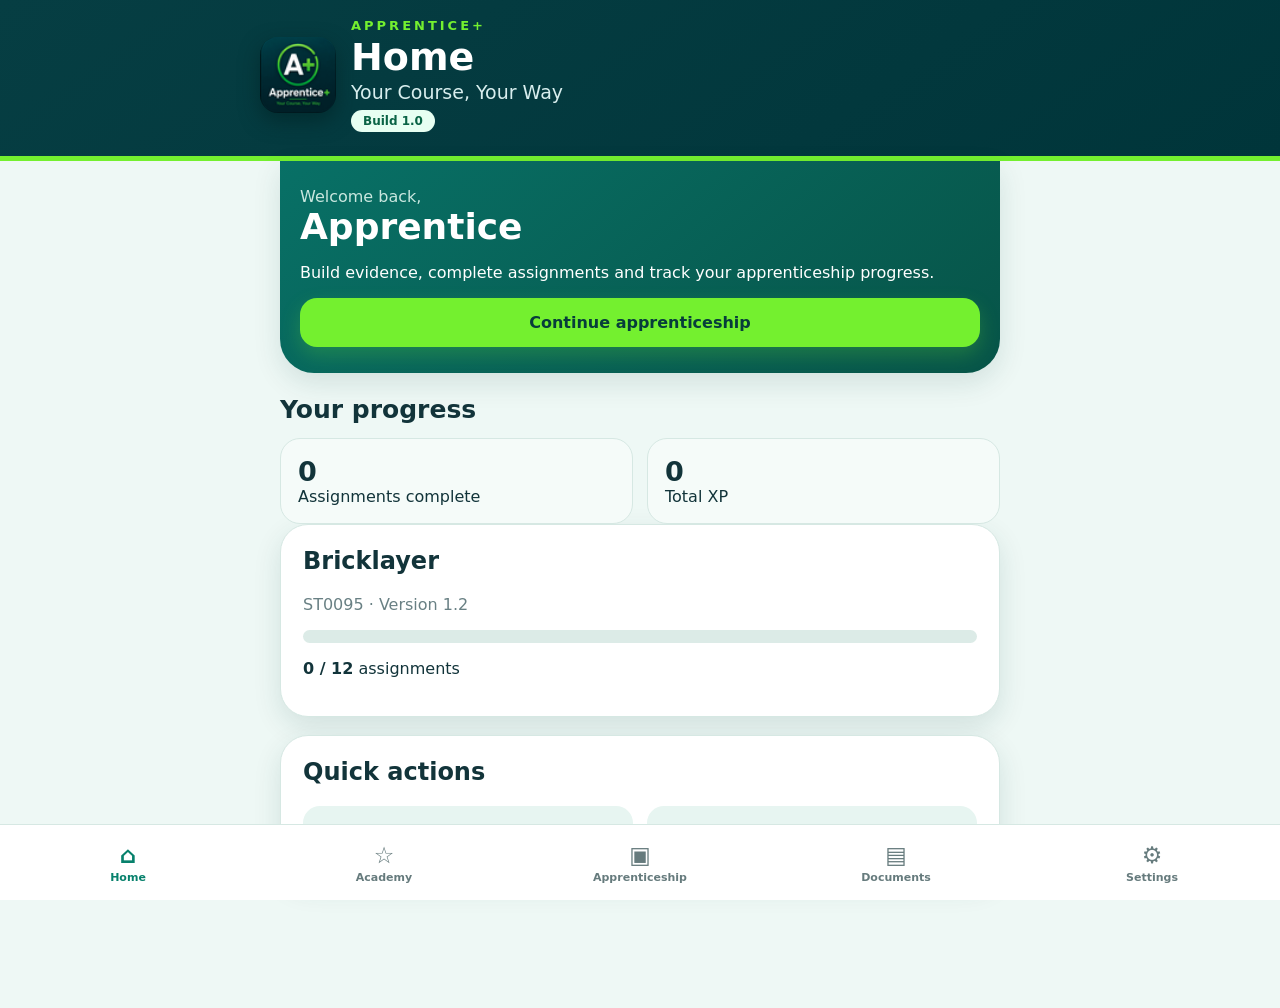
==== index.html @ 5de5f7b8 "Add files via upload" ====
<!doctype html>
<html lang="en"><head>
<meta charset="utf-8"><meta name="viewport" content="width=device-width,initial-scale=1,viewport-fit=cover">
<meta name="theme-color" content="#063e43"><meta name="apple-mobile-web-app-capable" content="yes">
<title>Apprentice+</title><link rel="manifest" href="manifest.json"><link rel="icon" href="icon-192.png">
<link rel="stylesheet" href="app.css"></head>
<body><div id="app"></div><script src="courses.js"></script><script src="app.js"></script></body></html>
---- app.css ----
:root{--teal:#063e43;--teal2:#07565a;--green:#74f02f;--green2:#12bd63;--ink:#12343a;--muted:#698084;--bg:#eef8f5;--card:#fff;--line:#d6e8e3;--danger:#b52828;--shadow:0 10px 28px rgba(7,62,67,.12)}*{box-sizing:border-box}html,body{margin:0;background:var(--bg);color:var(--ink);font-family:Inter,system-ui,-apple-system,Segoe UI,Roboto,Arial,sans-serif}button,input,textarea,select{font:inherit}.app{min-height:100vh;padding-bottom:92px}.header{background:linear-gradient(145deg,var(--teal),#00353a);color:#fff;padding:18px 20px 24px;border-bottom:5px solid var(--green)}.brand{max-width:760px;margin:auto;display:flex;align-items:center;gap:15px}.brand img{width:76px;height:76px;border-radius:18px;box-shadow:0 8px 20px #001f2290}.eyebrow{color:var(--green);font-weight:900;letter-spacing:3px;font-size:13px}.header h1{font-size:38px;line-height:1;margin:5px 0}.subtitle{font-size:19px;color:#d8eeee}.build{display:inline-block;margin-top:7px;background:#e7fff2;color:#096345;border-radius:20px;padding:4px 12px;font-weight:800;font-size:12px}.main{max-width:760px;margin:auto;padding:20px}.hero{background:linear-gradient(140deg,#087066,#075448);border-radius:0 0 34px 34px;padding:26px 20px;margin:-20px 0 22px;color:#fff;box-shadow:var(--shadow)}.hero h2{margin:0 0 8px}.hero .big{font-size:36px;font-weight:900}.btn{border:0;border-radius:17px;padding:15px 20px;font-weight:900;cursor:pointer}.btn-primary{background:var(--green);color:#073d3b;width:100%;box-shadow:0 8px 20px rgba(116,240,47,.22)}.btn-secondary{background:#e7f5f1;color:#086b5c}.btn-danger{background:#fff0f0;color:var(--danger)}.card{background:var(--card);border:1px solid var(--line);border-radius:28px;padding:22px;margin-bottom:18px;box-shadow:var(--shadow)}.card h2,.card h3{margin-top:0}.grid{display:grid;grid-template-columns:repeat(2,minmax(0,1fr));gap:14px}.stat{background:#f5fbf9;border:1px solid var(--line);border-radius:20px;padding:17px}.stat b{font-size:27px;display:block}.progress{height:13px;background:#dcebe7;border-radius:99px;overflow:hidden}.progress>span{display:block;height:100%;background:linear-gradient(90deg,var(--green2),var(--green));border-radius:99px}.course-card{cursor:pointer}.course-card .tag,.tag{display:inline-block;background:#e5f6f1;color:#087061;border-radius:99px;padding:5px 10px;font-size:12px;font-weight:900}.list{display:grid;gap:12px}.assignment{display:flex;gap:14px;align-items:center;background:#fff;border:1px solid var(--line);border-radius:20px;padding:16px;cursor:pointer}.num{width:44px;height:44px;border-radius:14px;background:#eaf6f2;display:grid;place-items:center;font-weight:900;color:#087061}.assignment.done .num{background:var(--green);color:#063e43}.assignment .grow{flex:1}.assignment h3{font-size:16px;margin:0 0 4px}.muted{color:var(--muted)}.section-title{font-size:25px;margin:0 0 14px}.back{border:0;background:none;color:#087061;font-weight:900;padding:0;margin:0 0 16px}.prompt{border:1px solid var(--line);border-radius:18px;padding:14px;margin:10px 0;background:#f9fcfb}.prompt.ok{border-color:#34c978;background:#effff5}.prompt-head{display:flex;align-items:center;gap:9px;font-weight:900}.dot{width:12px;height:12px;border-radius:50%;background:#b7c7c3}.prompt.ok .dot{background:#20c66c}.info{margin-left:auto;width:25px;height:25px;border-radius:50%;border:1px solid #9abbb4;background:#fff;color:#087061;font-weight:900}.detail{display:none;margin-top:10px;color:var(--muted);font-size:13px}.detail.open{display:block}.photo-grid{display:grid;grid-template-columns:repeat(2,1fr);gap:10px}.photo-slot{position:relative;aspect-ratio:1.15;border:2px dashed #add0c8;border-radius:18px;overflow:hidden;background:#f4fbf8;display:grid;place-items:center;text-align:center;padding:9px;font-size:12px;color:#4b706a}.photo-slot img{position:absolute;inset:0;width:100%;height:100%;object-fit:cover}.photo-slot input{position:absolute;inset:0;opacity:0}.photo-slot .remove{position:absolute;right:6px;top:6px;z-index:2;border:0;border-radius:50%;background:#fff;color:#b22;width:28px;height:28px;font-weight:900}.textarea{width:100%;min-height:210px;border:1px solid #a9c9c1;border-radius:18px;padding:15px;resize:vertical}.counter{display:flex;justify-content:space-between;margin-top:7px;font-size:13px}.completion{position:sticky;bottom:76px;background:#fff;border:1px solid var(--line);border-radius:22px;padding:15px;box-shadow:0 -6px 25px rgba(0,0,0,.11);z-index:5}.nav{position:fixed;left:0;right:0;bottom:0;background:#fff;border-top:1px solid var(--line);height:76px;display:flex;z-index:20;padding-bottom:env(safe-area-inset-bottom)}.nav button{flex:1;border:0;background:#fff;color:#667b7d;font-size:11px;font-weight:800}.nav button.active{color:#07816c}.nav .ico{display:block;font-size:23px;margin-bottom:3px}.form-row{display:grid;gap:7px;margin-bottom:14px}.form-row input,.form-row select{border:1px solid #aacac3;border-radius:14px;padding:13px;background:#fff}.pillrow{display:flex;gap:8px;flex-wrap:wrap}.ksb{font-size:12px;padding:6px 9px;border-radius:10px;background:#eaf6f2}.empty{text-align:center;padding:35px 15px;color:var(--muted)}.toast{position:fixed;top:15px;left:50%;transform:translateX(-50%);background:#073e43;color:#fff;padding:12px 18px;border-radius:14px;z-index:100;box-shadow:var(--shadow)}@media(min-width:600px){.photo-grid{grid-template-columns:repeat(3,1fr)}.grid.three{grid-template-columns:repeat(3,1fr)}}@media print{.header,.nav,.back,.completion,.no-print{display:none!important}.app{padding:0}.main{max-width:none;padding:0}.card{box-shadow:none;break-inside:avoid}.photo-grid{grid-template-columns:repeat(3,1fr)}}
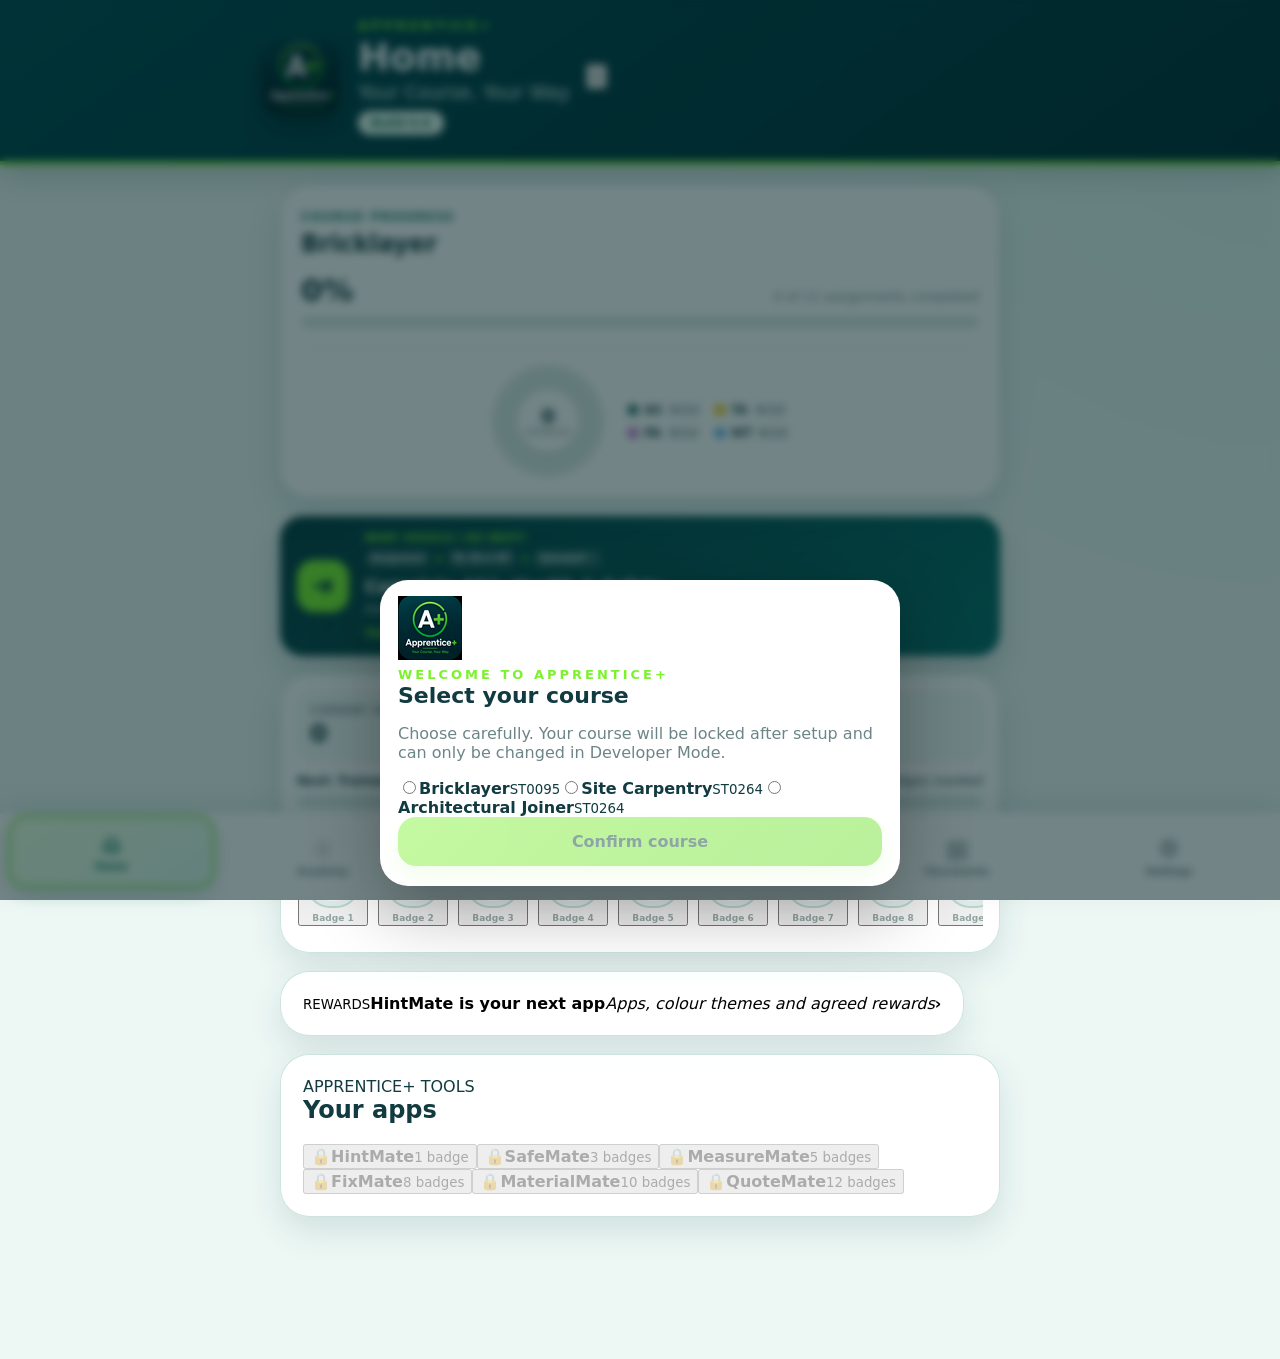
==== commit 2abc1919: "Add files via upload" ====
--- a/index.html
+++ b/index.html
@@ -3,5 +3,6 @@
 <meta charset="utf-8"><meta name="viewport" content="width=device-width,initial-scale=1,viewport-fit=cover">
 <meta name="theme-color" content="#063e43"><meta name="apple-mobile-web-app-capable" content="yes">
 <title>Apprentice+</title><link rel="manifest" href="manifest.json"><link rel="icon" href="icon-192.png">
-<link rel="stylesheet" href="app.css"></head>
-<body><div id="app"></div><script src="courses.js"></script><script src="app.js"></script></body></html>+<link rel="stylesheet" href="app.css"><link rel="stylesheet" href="rewards.css"><link rel="stylesheet" href="developer.css"><link rel="stylesheet" href="notifications.css"><link rel="stylesheet" href="cards.css"><link rel="stylesheet" href="page-help.css"><link rel="stylesheet" href="my-cards.css"><link rel="stylesheet" href="whats-new.css"><link rel="stylesheet" href="simple-overrides.css"><link rel="stylesheet" href="reward-apps.css"><link rel="stylesheet" href="badge-celebration.css"><link rel="stylesheet" href="badge-fix.css"><link rel="stylesheet" href="mate-v2.css"><link rel="stylesheet" href="academy-challenge.css"><link rel="stylesheet" href="explosive-badges.css"><link rel="stylesheet" href="quiz-slides.css"><link rel="stylesheet" href="academy-training.css"><link rel="stylesheet" href="epa.css"><link rel="stylesheet" href="revision-packs.css"><link rel="stylesheet" href="documents-compact.css"><link rel="stylesheet" href="accessibility.css?v=6.3"><link rel="stylesheet" href="learner-notes.css?v=6.3"></head>
+<body><div id="app"></div><script src="courses.js"></script><script src="academy-questions.js"></script><script src="advanced-academy.js"></script><script src="functional-skills-20.js"></script><script src="academy-training.js"></script><script src="epa.js?v=6.6"></script><script src="revision-packs.js?v=6.6"></script><script src="trade-revision.js?v=6.6"></script><script src="accessibility.js?v=6.6"></script><script src="learner-notes.js?v=6.6"></script>
+  <script src="app.js"></script></body></html>
--- a/app.css
+++ b/app.css
@@ -1,2 +1,62 @@
+:root{--teal:#003f46;--teal2:#075f62;--green:#7cf22f;--green2:#11bd66;--ink:#113b40;--muted:#6d8587;--bg:#edf8f5;--card:#fff;--line:#d5e9e4;--danger:#b52828;--shadow:0 14px 34px rgba(0,58,64,.12);--soft-shadow:0 7px 18px rgba(0,58,64,.08)}*{box-sizing:border-box}html{background:var(--bg)}html,body{margin:0;color:var(--ink);font-family:Inter,system-ui,-apple-system,Segoe UI,Roboto,Arial,sans-serif}body{background:radial-gradient(circle at top right,#ddf7ee 0,transparent 32%),var(--bg)}button,input,textarea,select{font:inherit}.app{min-height:100vh;padding-bottom:104px}.header{background:linear-gradient(145deg,#004b51,#002f35);color:#fff;padding:18px 20px 26px;border-bottom:4px solid var(--green);box-shadow:0 8px 28px rgba(0,45,50,.2)}.brand{max-width:760px;margin:auto;display:flex;align-items:center;gap:16px}.brand img{width:82px;height:82px;object-fit:cover;border-radius:23px;box-shadow:0 9px 22px rgba(0,0,0,.3);border:1px solid rgba(255,255,255,.12)}.eyebrow{color:var(--green);font-weight:900;letter-spacing:3px;font-size:13px}.header h1{font-size:38px;line-height:1;margin:5px 0}.subtitle{font-size:19px;color:#daf0ed}.build{display:inline-block;margin-top:8px;background:#eafff4;color:#096346;border-radius:999px;padding:5px 13px;font-weight:900;font-size:12px}.main{max-width:760px;margin:auto;padding:20px}.hero{background:linear-gradient(145deg,#08766b,#075149);border-radius:0 0 34px 34px;padding:28px 22px;margin:-20px 0 23px;color:#fff;box-shadow:var(--shadow)}.hero .big{font-size:38px;font-weight:900;margin:2px 0 6px}.btn{border:0;border-radius:18px;padding:15px 20px;font-weight:900;cursor:pointer;transition:.18s transform,.18s box-shadow}.btn:active{transform:scale(.985)}.btn:disabled{opacity:.45;cursor:not-allowed}.btn-primary{background:linear-gradient(135deg,var(--green),#68dd24);color:#073d3b;width:100%;box-shadow:0 10px 22px rgba(116,240,47,.2)}.btn-secondary{background:#e7f5f1;color:#086b5c}.btn-danger{background:#fff0f0;color:var(--danger)}.card{background:rgba(255,255,255,.96);border:1px solid rgba(199,225,218,.9);border-radius:29px;padding:22px;margin-bottom:18px;box-shadow:var(--shadow);backdrop-filter:blur(8px)}.card h2,.card h3{margin-top:0}.assignment-heading{position:relative;overflow:hidden}.assignment-heading:after{content:"";position:absolute;width:130px;height:130px;border-radius:50%;right:-55px;top:-65px;background:linear-gradient(145deg,rgba(124,242,47,.16),rgba(17,189,102,.05))}.grid{display:grid;grid-template-columns:repeat(2,minmax(0,1fr));gap:14px}.stat{background:#f6fcfa;border:1px solid var(--line);border-radius:21px;padding:18px;box-shadow:var(--soft-shadow)}.stat b{font-size:28px;display:block}.progress{height:13px;background:#dcebe7;border-radius:999px;overflow:hidden}.progress>span{display:block;height:100%;background:linear-gradient(90deg,var(--green2),var(--green));border-radius:999px}.tag{display:inline-block;background:#e5f7f2;color:#087061;border-radius:999px;padding:6px 11px;font-size:12px;font-weight:900}.list{display:grid;gap:12px}.assignment{display:flex;gap:14px;align-items:center;background:rgba(255,255,255,.97);border:1px solid var(--line);border-radius:22px;padding:17px;cursor:pointer;box-shadow:var(--soft-shadow)}.num{width:46px;height:46px;border-radius:15px;background:#eaf7f3;display:grid;place-items:center;font-weight:900;color:#087061}.assignment.done .num{background:var(--green);color:#063e43}.assignment .grow{flex:1}.assignment h3{font-size:16px;margin:0 0 4px}.muted{color:var(--muted)}.section-title{font-size:25px;margin:0 0 14px}.back{border:0;background:none;color:#087061;font-weight:900;padding:5px 0;margin:0 0 15px}.prompt{border:1px solid var(--line);border-radius:19px;padding:14px;margin:10px 0;background:#f9fcfb;transition:.2s}.prompt.ok{border-color:#33c978;background:#effff5;box-shadow:0 5px 15px rgba(32,198,108,.08)}.prompt-head{display:flex;align-items:center;gap:9px;font-weight:900}.dot{width:12px;height:12px;border-radius:50%;background:#b7c7c3;flex:0 0 auto}.prompt.ok .dot{background:#20c66c;box-shadow:0 0 0 4px rgba(32,198,108,.12)}.info{margin-left:auto;width:29px;height:29px;border-radius:50%;border:1px solid #9abbb4;background:#fff;color:#087061;font-weight:900}.detail{display:none;margin-top:12px;color:var(--muted);font-size:13px;line-height:1.5}.detail.open{display:block}.suggestions{display:flex;flex-wrap:wrap;gap:7px;margin-top:9px}.suggestions span{background:#e9f6f2;border:1px solid #d4e9e3;border-radius:999px;padding:7px 10px;color:#315d59}.photo-grid{display:grid;grid-template-columns:repeat(2,1fr);gap:11px}.photo-slot{position:relative;aspect-ratio:1.12;border:2px dashed #a9cec5;border-radius:21px;overflow:hidden;background:linear-gradient(145deg,#f8fdfb,#edf8f5);display:grid;place-items:center;text-align:center;padding:10px;font-size:12px;color:#4b706a;cursor:pointer;box-shadow:inset 0 0 0 1px rgba(255,255,255,.7)}.photo-slot img{position:absolute;inset:0;width:100%;height:100%;object-fit:cover}.photo-placeholder{display:grid;gap:5px;justify-items:center}.photo-placeholder small{line-height:1.25}.photo-icon{width:36px;height:36px;border-radius:12px;background:#dcf5eb;color:#07816c;display:grid;place-items:center;font-size:23px}.photo-slot .remove{position:absolute;right:7px;top:7px;z-index:2;border:0;border-radius:50%;background:#fff;color:#b22;width:30px;height:30px;font-weight:900;box-shadow:0 4px 12px rgba(0,0,0,.16)}.textarea{display:block;width:100%;min-height:260px;border:1px solid #9fc7bd;border-radius:21px;padding:17px;resize:vertical;background:#fff;line-height:1.55;font-size:16px;box-shadow:inset 0 2px 5px rgba(0,58,64,.04)}.textarea:focus{outline:3px solid rgba(124,242,47,.22);border-color:#42be78}.counter{display:flex;justify-content:space-between;margin-top:9px;font-size:13px;font-weight:800}.completion{position:sticky;bottom:82px;background:rgba(255,255,255,.96);border:1px solid var(--line);border-radius:24px;padding:15px;box-shadow:0 -7px 28px rgba(0,50,55,.13);z-index:5;backdrop-filter:blur(10px)}.completion-status{margin-bottom:9px}.nav{position:fixed;left:0;right:0;bottom:0;background:rgba(255,255,255,.97);border-top:1px solid var(--line);height:82px;display:flex;z-index:20;padding-bottom:env(safe-area-inset-bottom);box-shadow:0 -7px 24px rgba(0,58,64,.08);backdrop-filter:blur(12px)}.nav button{flex:1;border:0;background:transparent;color:#687d7f;font-size:11px;font-weight:800}.nav button.active{color:#07816c}.nav .ico{display:block;font-size:24px;margin-bottom:3px}.form-row{display:grid;gap:7px;margin-bottom:14px}.form-row input,.form-row select{border:1px solid #aacac3;border-radius:16px;padding:14px;background:#fff}.pillrow{display:flex;gap:8px;flex-wrap:wrap}.ksb{font-size:12px;padding:7px 10px;border-radius:11px;background:#eaf6f2}.empty{text-align:center;padding:35px 15px;color:var(--muted)}.toast{position:fixed;top:15px;left:50%;transform:translateX(-50%);background:#073e43;color:#fff;padding:12px 18px;border-radius:15px;z-index:100;box-shadow:var(--shadow)}.modal-wrap{position:fixed;inset:0;background:rgba(0,31,35,.55);z-index:1000;display:flex;align-items:flex-end;justify-content:center;padding:14px;backdrop-filter:blur(4px)}.modal-card{width:min(100%,520px);background:#fff;border-radius:28px;padding:16px 18px 20px;box-shadow:0 24px 70px rgba(0,0,0,.3)}.modal-grip{width:48px;height:5px;border-radius:99px;background:#d3dfdc;margin:0 auto 15px}.modal-card h3{margin:0 0 5px;font-size:22px}.choice{width:100%;display:flex;align-items:center;gap:14px;text-align:left;border:1px solid var(--line);background:#f8fcfb;border-radius:19px;padding:15px;margin-top:10px;font-size:25px}.choice span{display:grid;gap:2px;font-size:15px;color:var(--ink)}.choice small{color:var(--muted);font-weight:500}.modal-cancel{width:100%;border:0;background:transparent;color:#087061;font-weight:900;padding:15px 10px 4px}.camera-input,.gallery-input{display:none}@media(min-width:600px){.photo-grid{grid-template-columns:repeat(3,1fr)}.grid.three{grid-template-columns:repeat(3,1fr)}}@media print{.header,.nav,.back,.completion,.no-print{display:none!important}.app{padding:0}.main{max-width:none;padding:0}.card{box-shadow:none;break-inside:avoid}.photo-grid{grid-template-columns:repeat(3,1fr)}}
+.subtabs{display:grid;grid-template-columns:1fr 1fr;gap:8px;background:#dfeeea;border:1px solid var(--line);border-radius:20px;padding:6px;margin:0 0 20px;position:sticky;top:8px;z-index:8;box-shadow:var(--soft-shadow)}
+.subtabs button{border:0;border-radius:15px;padding:13px 10px;background:transparent;color:#55716f;font-weight:900;cursor:pointer}
+.subtabs button.active{background:#fff;color:#087061;box-shadow:0 5px 14px rgba(0,58,64,.12)}
+.matrix-intro{margin-bottom:13px}.matrix-summary{display:flex;gap:10px;flex-wrap:wrap;margin-top:15px}.matrix-summary span{background:#edf8f5;border:1px solid var(--line);border-radius:14px;padding:9px 12px}.matrix-summary b{color:#087061;font-size:18px;margin-right:4px}
+.ksb-matrix{display:grid;gap:11px}.matrix-row{display:flex;align-items:flex-start;gap:13px;background:#fff;border:1px solid var(--line);border-radius:22px;padding:16px;box-shadow:var(--soft-shadow);transition:.2s}.matrix-row.complete{border-color:#39c979;background:linear-gradient(145deg,#f3fff7,#e9fff2);box-shadow:0 8px 22px rgba(28,184,99,.12)}
+.matrix-code{flex:0 0 58px;background:#e7f4f1;border-radius:14px;padding:10px 7px;text-align:center;font-weight:1000;color:#087061}.matrix-row.complete .matrix-code{background:var(--green);color:#063e43}.matrix-content{min-width:0;flex:1}.matrix-content h3{font-size:14px;line-height:1.35;margin:1px 0 11px}.matrix-assignments{display:flex;gap:7px;flex-wrap:wrap}.matrix-assignment{border:1px solid #b7d4cd;background:#f5fbf9;color:#315f59;border-radius:11px;padding:7px 9px;font-weight:900;cursor:pointer}.matrix-assignment.complete{background:#20c66c;border-color:#20c66c;color:#fff}
+@media(max-width:420px){.matrix-row{padding:13px;gap:10px}.matrix-code{flex-basis:52px}.matrix-content h3{font-size:13px}}
 
-:root{--teal:#063e43;--teal2:#07565a;--green:#74f02f;--green2:#12bd63;--ink:#12343a;--muted:#698084;--bg:#eef8f5;--card:#fff;--line:#d6e8e3;--danger:#b52828;--shadow:0 10px 28px rgba(7,62,67,.12)}*{box-sizing:border-box}html,body{margin:0;background:var(--bg);color:var(--ink);font-family:Inter,system-ui,-apple-system,Segoe UI,Roboto,Arial,sans-serif}button,input,textarea,select{font:inherit}.app{min-height:100vh;padding-bottom:92px}.header{background:linear-gradient(145deg,var(--teal),#00353a);color:#fff;padding:18px 20px 24px;border-bottom:5px solid var(--green)}.brand{max-width:760px;margin:auto;display:flex;align-items:center;gap:15px}.brand img{width:76px;height:76px;border-radius:18px;box-shadow:0 8px 20px #001f2290}.eyebrow{color:var(--green);font-weight:900;letter-spacing:3px;font-size:13px}.header h1{font-size:38px;line-height:1;margin:5px 0}.subtitle{font-size:19px;color:#d8eeee}.build{display:inline-block;margin-top:7px;background:#e7fff2;color:#096345;border-radius:20px;padding:4px 12px;font-weight:800;font-size:12px}.main{max-width:760px;margin:auto;padding:20px}.hero{background:linear-gradient(140deg,#087066,#075448);border-radius:0 0 34px 34px;padding:26px 20px;margin:-20px 0 22px;color:#fff;box-shadow:var(--shadow)}.hero h2{margin:0 0 8px}.hero .big{font-size:36px;font-weight:900}.btn{border:0;border-radius:17px;padding:15px 20px;font-weight:900;cursor:pointer}.btn-primary{background:var(--green);color:#073d3b;width:100%;box-shadow:0 8px 20px rgba(116,240,47,.22)}.btn-secondary{background:#e7f5f1;color:#086b5c}.btn-danger{background:#fff0f0;color:var(--danger)}.card{background:var(--card);border:1px solid var(--line);border-radius:28px;padding:22px;margin-bottom:18px;box-shadow:var(--shadow)}.card h2,.card h3{margin-top:0}.grid{display:grid;grid-template-columns:repeat(2,minmax(0,1fr));gap:14px}.stat{background:#f5fbf9;border:1px solid var(--line);border-radius:20px;padding:17px}.stat b{font-size:27px;display:block}.progress{height:13px;background:#dcebe7;border-radius:99px;overflow:hidden}.progress>span{display:block;height:100%;background:linear-gradient(90deg,var(--green2),var(--green));border-radius:99px}.course-card{cursor:pointer}.course-card .tag,.tag{display:inline-block;background:#e5f6f1;color:#087061;border-radius:99px;padding:5px 10px;font-size:12px;font-weight:900}.list{display:grid;gap:12px}.assignment{display:flex;gap:14px;align-items:center;background:#fff;border:1px solid var(--line);border-radius:20px;padding:16px;cursor:pointer}.num{width:44px;height:44px;border-radius:14px;background:#eaf6f2;display:grid;place-items:center;font-weight:900;color:#087061}.assignment.done .num{background:var(--green);color:#063e43}.assignment .grow{flex:1}.assignment h3{font-size:16px;margin:0 0 4px}.muted{color:var(--muted)}.section-title{font-size:25px;margin:0 0 14px}.back{border:0;background:none;color:#087061;font-weight:900;padding:0;margin:0 0 16px}.prompt{border:1px solid var(--line);border-radius:18px;padding:14px;margin:10px 0;background:#f9fcfb}.prompt.ok{border-color:#34c978;background:#effff5}.prompt-head{display:flex;align-items:center;gap:9px;font-weight:900}.dot{width:12px;height:12px;border-radius:50%;background:#b7c7c3}.prompt.ok .dot{background:#20c66c}.info{margin-left:auto;width:25px;height:25px;border-radius:50%;border:1px solid #9abbb4;background:#fff;color:#087061;font-weight:900}.detail{display:none;margin-top:10px;color:var(--muted);font-size:13px}.detail.open{display:block}.photo-grid{display:grid;grid-template-columns:repeat(2,1fr);gap:10px}.photo-slot{position:relative;aspect-ratio:1.15;border:2px dashed #add0c8;border-radius:18px;overflow:hidden;background:#f4fbf8;display:grid;place-items:center;text-align:center;padding:9px;font-size:12px;color:#4b706a}.photo-slot img{position:absolute;inset:0;width:100%;height:100%;object-fit:cover}.photo-slot input{position:absolute;inset:0;opacity:0}.photo-slot .remove{position:absolute;right:6px;top:6px;z-index:2;border:0;border-radius:50%;background:#fff;color:#b22;width:28px;height:28px;font-weight:900}.textarea{width:100%;min-height:210px;border:1px solid #a9c9c1;border-radius:18px;padding:15px;resize:vertical}.counter{display:flex;justify-content:space-between;margin-top:7px;font-size:13px}.completion{position:sticky;bottom:76px;background:#fff;border:1px solid var(--line);border-radius:22px;padding:15px;box-shadow:0 -6px 25px rgba(0,0,0,.11);z-index:5}.nav{position:fixed;left:0;right:0;bottom:0;background:#fff;border-top:1px solid var(--line);height:76px;display:flex;z-index:20;padding-bottom:env(safe-area-inset-bottom)}.nav button{flex:1;border:0;background:#fff;color:#667b7d;font-size:11px;font-weight:800}.nav button.active{color:#07816c}.nav .ico{display:block;font-size:23px;margin-bottom:3px}.form-row{display:grid;gap:7px;margin-bottom:14px}.form-row input,.form-row select{border:1px solid #aacac3;border-radius:14px;padding:13px;background:#fff}.pillrow{display:flex;gap:8px;flex-wrap:wrap}.ksb{font-size:12px;padding:6px 9px;border-radius:10px;background:#eaf6f2}.empty{text-align:center;padding:35px 15px;color:var(--muted)}.toast{position:fixed;top:15px;left:50%;transform:translateX(-50%);background:#073e43;color:#fff;padding:12px 18px;border-radius:14px;z-index:100;box-shadow:var(--shadow)}@media(min-width:600px){.photo-grid{grid-template-columns:repeat(3,1fr)}.grid.three{grid-template-columns:repeat(3,1fr)}}@media print{.header,.nav,.back,.completion,.no-print{display:none!important}.app{padding:0}.main{max-width:none;padding:0}.card{box-shadow:none;break-inside:avoid}.photo-grid{grid-template-columns:repeat(3,1fr)}}
+/* Build 1.3 navigation and prompt refinements */
+.nav{height:88px;padding:7px 8px calc(7px + env(safe-area-inset-bottom));gap:5px;align-items:stretch}
+.nav button{position:relative;border-radius:19px;transition:transform .18s ease,background .18s ease,box-shadow .18s ease,color .18s ease;padding:7px 3px}
+.nav button.active{background:linear-gradient(145deg,#eaffdf,#dff8ec);color:#08765f;box-shadow:0 8px 18px rgba(6,111,91,.18),inset 0 0 0 2px #6ee42c;transform:translateY(-5px)}
+.nav button.active .ico{transform:scale(1.06)}
+.nav .ico{transition:transform .18s ease}
+.photo-placeholder b{font-size:14px;color:var(--ink)}
+.photo-placeholder small{font-size:11px;display:-webkit-box;-webkit-line-clamp:3;-webkit-box-orient:vertical;overflow:hidden}
+.prompt-head>span:nth-child(2){font-size:16px;text-transform:none}
+.install-note{min-height:20px;margin:12px 2px 0;color:#087061;font-weight:800}
+@media(max-width:430px){.nav button{font-size:10px}.nav .ico{font-size:22px}.nav{gap:3px;padding-left:4px;padding-right:4px}}
+
+/* Build 1.4 full photographic skill description */
+.photo-full-description{margin:12px 0 14px;padding:15px 16px;border:1px solid #cce5de;border-radius:18px;background:linear-gradient(145deg,#f4fcf9,#eaf8f3);color:var(--ink)}
+.photo-full-description b{display:block;margin-bottom:7px;color:#087061;font-size:14px}
+.photo-full-description p{margin:0;line-height:1.5;font-size:15px;white-space:normal;overflow-wrap:anywhere}
+.chooser-help{margin:4px 2px 8px}
+.modal-card{max-height:90vh;overflow-y:auto}
+.version-grid{display:grid;grid-template-columns:1fr 1fr;gap:12px;margin:18px 0}.version-grid>div{padding:15px;border:1px solid #d8ebe6;border-radius:18px;background:#f7fcfa}.version-grid span{display:block;font-size:.78rem;color:#69827e;margin-bottom:4px}.version-grid b{color:#073f43}.update-status{padding:14px 16px;margin:0 0 14px;border-radius:16px;background:#eef7f4;color:#315f5b;font-weight:700}.update-status.current{background:#e6f9ed;color:#087440}.update-status.available{background:#efffdd;color:#386900}.update-status.ready{background:#e7f8f1;color:#08745d}.update-status.error{background:#fff0f0;color:#a52828}.update-card .btn{width:100%;margin-top:10px}
+
+/* Build 1.7 course display and completed Academy */
+.course-banner{background:linear-gradient(145deg,#063f43,#07575a);color:#fff;border-radius:20px;padding:15px 18px;margin-bottom:16px;box-shadow:0 10px 24px rgba(0,58,64,.18)}
+.course-banner span{display:block;color:#bfe6dc;font-size:12px;font-weight:800;text-transform:uppercase;letter-spacing:.08em;margin-bottom:3px}
+.course-banner strong{display:block;font-size:21px;line-height:1.2}
+.course-banner.fixed{margin:-2px 0 18px}
+.academy-overview{margin-bottom:14px}.academy-passed{border-color:#e4bd20;background:linear-gradient(145deg,#fffdf0,#fff8ca)}.academy-passed .num{background:#f4cf31;color:#443600}
+.academy-ksb{display:inline-block;background:#fff0a8;color:#604d00;border:1px solid #e0ba24;border-radius:999px;padding:7px 11px;font-weight:900;margin-bottom:10px}
+.learning-points{display:grid;gap:11px}.learning-points>div{display:flex;gap:12px;align-items:flex-start;background:#f5fbf9;border:1px solid var(--line);border-radius:16px;padding:13px}.learning-points b{width:29px;height:29px;border-radius:10px;background:#dff4ed;color:#087061;display:grid;place-items:center;flex:0 0 auto}.learning-points span{line-height:1.45}
+.academy-quiz fieldset{border:0;padding:0;margin:22px 0}.academy-quiz legend{font-weight:900;line-height:1.45;margin-bottom:10px}.academy-quiz label{display:flex;gap:9px;align-items:flex-start;padding:11px 12px;border:1px solid var(--line);border-radius:14px;margin:8px 0;background:#f9fcfb}.academy-quiz input{margin-top:3px}.quiz-result{margin-top:14px;padding:13px;border-radius:14px;background:#eef7f4;line-height:1.5}
+.matrix-legend{display:flex;gap:8px;flex-wrap:wrap;margin-top:14px}.matrix-legend span{border-radius:999px;padding:7px 10px;font-size:12px;font-weight:900}.legend-assignment{background:#20c66c;color:#fff}.legend-academy.pending,.academy-support.pending{background:rgba(244,207,49,.28);border:1px solid rgba(196,151,0,.35);color:#6b5700}.legend-academy.passed,.academy-support.passed{background:#f4cf31;border:1px solid #d6ad08;color:#443600}
+.matrix-evidence{display:flex;align-items:center;gap:8px;flex-wrap:wrap}.academy-support{border-radius:11px;padding:7px 10px;font-weight:900;cursor:pointer}.academy-support.passed{box-shadow:0 4px 12px rgba(196,151,0,.18)}
+.subtabs.three{grid-template-columns:repeat(3,1fr)}
+.subtabs.three button{font-size:14px;padding:14px 7px}
+.legend-witness.pending,.witness-support.pending{background:rgba(75,145,190,.16);border:1px solid rgba(54,113,153,.28);color:#285f82}
+.legend-witness.passed,.witness-support.passed{background:#4b91be;border:1px solid #33749f;color:#fff}
+.witness-support{border-radius:11px;padding:7px 10px;font-weight:900;cursor:pointer}
+.assignment.witness-done{border-color:#4b91be;background:linear-gradient(145deg,#fff,#eef8ff)}
+.assignment.witness-done .num{background:#4b91be;color:#fff}
+.matrix-assignments{display:flex;gap:7px;flex-wrap:wrap;align-items:center}
+.photo-save-status{margin:12px 0;padding:12px;border-radius:12px;background:#eaf8f3;color:#086b59;font-weight:800;text-align:center}.signature-wrap{border:2px dashed #9dc9c1;border-radius:16px;background:#fff;overflow:hidden}.signature-wrap canvas{display:block;width:100%;height:130px;touch-action:none}.signature-actions{margin-top:10px}.document-card{background:#fff;border:1px solid #d5e6e2;border-radius:22px;padding:18px;margin:12px 0;box-shadow:0 10px 25px rgba(4,75,72,.08)}.document-card h3{margin:9px 0 5px}.document-actions{display:grid;grid-template-columns:repeat(3,1fr);gap:8px;margin-top:15px}.document-actions button{border:0;border-radius:12px;padding:11px 6px;background:#e7f6f1;color:#08735f;font-weight:800}.document-actions .danger-mini{background:#fff0f0;color:#b52b2b}.academy-tag{background:#fff2a8;color:#715c00}
+.witness-signature-block{margin-top:22px}.witness-tag{background:#dcecf8;color:#145f8d}.portfolio-card{background:linear-gradient(145deg,#073f43,#0a6967);color:#fff;border:0}.portfolio-card .muted{color:#d8f1ec}.portfolio-card .btn{margin-top:8px}.portfolio-card button:disabled{opacity:.65}
+.academy-folders{display:grid;gap:14px;margin-top:16px}.academy-folder{width:100%;border:1px solid #d9e8e4;background:#fff;border-radius:22px;padding:18px;display:grid;grid-template-columns:54px 1fr auto;gap:14px;align-items:center;text-align:left;box-shadow:0 8px 24px rgba(7,63,67,.08);color:#073f43}.academy-folder:active{transform:translateY(1px)}.academy-folder .folder-icon{width:54px;height:54px;border-radius:16px;background:#dff7ef;display:grid;place-items:center;font-size:26px}.academy-folder strong{display:block;font-size:18px}.academy-folder small{display:block;color:#67817d;font-size:13px;line-height:1.4;margin-top:4px}.academy-folder b{font-size:30px;color:#20bf75}
+.nav button{min-width:0;font-size:10px;line-height:1.1;padding:6px 2px}
+.subtabs.four{grid-template-columns:repeat(4,1fr);gap:10px;padding:8px}.subtabs.four button{min-height:74px;border:2px solid transparent;border-radius:24px;font-size:28px;padding:8px 4px}.evidence-tabs .as-tab{background:#f4fbfa;color:#17665f;border-color:#c7e2de}.evidence-tabs .ta-tab{background:#fff4b9;color:#796000;border-color:#ead169}.evidence-tabs .pa-tab{background:#f1dff5;color:#75448d;border-color:#cfaae0}.evidence-tabs .wt-tab{background:#e7f2fb;color:#236889;border-color:#b7d4e8}.evidence-tabs button.active{outline:3px solid var(--green);box-shadow:0 7px 18px rgba(0,58,64,.15)}
+.legend-practical.pending,.practical-support.pending{background:rgba(188,112,203,.15);border:1px solid rgba(145,76,163,.3);color:#704080}.legend-practical.passed,.practical-support.passed{background:#bc70cb;border:1px solid #934ca3;color:#fff}.practical-support{border-radius:11px;padding:7px 10px;font-weight:900;cursor:pointer}.assignment.practical-done{border-color:#bc70cb;background:linear-gradient(145deg,#fff,#fbf0ff)}.assignment.practical-done .num{background:#bc70cb;color:#fff}.practical-tag{background:#f1dff5;color:#75448d}.practical-feedback{min-height:180px}
+.practical-task-card{border-top:6px solid #bc70cb}.practical-marks{display:grid;gap:9px}.practical-mark{display:grid;grid-template-columns:1fr 76px;gap:12px;align-items:center;background:#f8fbfa;border:1px solid var(--line);border-radius:16px;padding:12px}.practical-mark small{display:block;color:var(--muted);margin-top:4px}.practical-mark select{border:1px solid #a8c9c2;border-radius:12px;background:#fff;padding:12px;font-weight:900;font-size:18px}.practical-total{display:grid;grid-template-columns:1fr auto auto;gap:12px;align-items:center;margin:18px 0;padding:16px;border-radius:18px;background:#edf8f5}.practical-total b{font-size:22px}.practical-total strong{border-radius:999px;padding:8px 12px}.result-fail{background:#ffe0e0;color:#a52626}.result-pass{background:#e9f7d7;color:#497514}.result-merit{background:#fff1b9;color:#765e00}.result-distinction{background:#eadcf6;color:#6d3988}.result-not-graded,.result-pending{background:#e5efed;color:#607875}.grade-key{display:grid;grid-template-columns:repeat(2,1fr);gap:7px;margin-bottom:20px}.grade-key span{background:#f5f9f8;border-radius:10px;padding:8px;text-align:center;font-size:12px;font-weight:800}.practical-pdf-button{width:100%;margin-top:10px}
+.home-progress-card{padding:20px}.home-course span{color:#087061;font-size:12px;font-weight:900;letter-spacing:1.5px}.home-course h2{margin:5px 0 14px;font-size:24px}.home-progress-head{display:flex;align-items:baseline;justify-content:space-between;gap:12px}.home-progress-head b{font-size:31px}.home-progress-head span{color:var(--muted);font-size:13px;text-align:right}.home-progress-bar{margin:8px 0 18px}.home-chart-row{display:flex;align-items:center;justify-content:center;gap:24px;border-top:1px solid var(--line);padding-top:17px}.evidence-pie{width:112px;height:112px;border-radius:50%;display:grid;place-items:center;flex:0 0 auto}.evidence-pie>div{width:62px;height:62px;border-radius:50%;background:#fff;display:grid;place-content:center;text-align:center;box-shadow:0 2px 8px rgba(0,58,64,.1)}.evidence-pie b{font-size:20px;line-height:1}.evidence-pie small{font-size:10px;color:var(--muted)}.evidence-legend{display:grid;grid-template-columns:repeat(2,minmax(70px,1fr));gap:9px 14px}.evidence-legend div{display:grid;grid-template-columns:10px auto auto;align-items:center;gap:6px;font-size:12px}.evidence-legend i{width:10px;height:10px;border-radius:3px}.evidence-legend span{color:var(--muted);font-weight:800}
+.home-rewards-card{padding:18px 16px}.xp-rank-row{display:grid;grid-template-columns:.7fr 1.3fr;gap:12px}.xp-rank-row>div{background:#f3faf8;border:1px solid var(--line);border-radius:16px;padding:11px 12px}.xp-rank-row span{display:block;color:var(--muted);font-size:10px;font-weight:900;letter-spacing:.8px}.xp-rank-row b{display:block;font-size:25px;margin-top:3px}.xp-rank-row strong{display:block;color:#087061;font-size:15px;margin-top:5px}.rank-progress-copy,.badge-heading{display:flex;justify-content:space-between;gap:10px;align-items:center;margin-top:14px;font-size:12px}.rank-progress-copy span,.badge-heading span{color:var(--muted);font-weight:800}.rank-progress{margin-top:7px}.badge-heading{margin-bottom:9px}.badge-strip{display:flex;gap:10px;overflow-x:auto;padding:2px 1px 8px;scrollbar-width:none}.badge-strip::-webkit-scrollbar{display:none}.assignment-badge{flex:0 0 64px;text-align:center}.badge-emblem{width:54px;height:58px;margin:auto;border-radius:18px 18px 24px 24px;display:grid;place-content:center;border:2px solid #b8d6d0;background:#edf5f3;color:#78918d;box-shadow:inset 0 -5px 0 rgba(0,58,64,.05)}.badge-emblem span{font-size:22px;line-height:1}.badge-emblem small{font-size:9px;font-weight:1000;margin-top:2px}.assignment-badge.unlocked .badge-emblem{background:linear-gradient(145deg,#075f62,#003f46);border-color:var(--green);color:#fff;box-shadow:0 5px 12px rgba(0,58,64,.18),inset 0 -5px 0 rgba(0,0,0,.12)}.assignment-badge.unlocked .badge-emblem small{color:var(--green)}.assignment-badge>b{display:block;font-size:9px;line-height:1.15;margin-top:5px;white-space:nowrap;overflow:hidden;text-overflow:ellipsis}.assignment-badge.locked>b{color:#91a5a2}
+.rewards-tile{padding:18px 16px}.rewards-title{display:flex;align-items:center;justify-content:space-between;gap:12px}.rewards-title span{color:#087061;font-size:11px;font-weight:900;letter-spacing:1.2px}.rewards-title h2{font-size:18px;margin:3px 0}.rewards-title button{border:0;border-radius:13px;background:#e8f7f2;color:#087061;padding:10px 12px;font-weight:900}.reward-progress{margin:8px 0 13px}.reward-strip{display:flex;gap:9px;overflow-x:auto;padding:2px 1px 8px;scrollbar-width:none}.reward-strip::-webkit-scrollbar{display:none}.reward-slot{flex:0 0 70px;border:1px solid var(--line);border-radius:16px;padding:9px 5px;text-align:center;background:#f3f8f7}.reward-slot div{font-size:20px}.reward-slot b,.reward-slot span{display:block;font-size:9px}.reward-slot span{color:var(--muted);margin-top:3px}.reward-slot.unlocked{background:linear-gradient(145deg,#075f62,#003f46);border-color:var(--green);color:#fff}.reward-slot.unlocked div{color:var(--green)}.reward-slot.unlocked span{color:#d5ebe6}.custom-rewards{border-top:1px solid var(--line);margin-top:8px;padding-top:12px;display:grid;gap:8px}.custom-reward{display:flex;justify-content:space-between;gap:10px;background:#f5faf8;border-radius:13px;padding:10px}.custom-reward b,.custom-reward span{display:block;font-size:11px}.custom-reward span{color:var(--muted);margin-top:2px}.custom-reward strong{font-size:11px;white-space:nowrap;color:#087061}.custom-reward.available{border-left:4px solid var(--green)}.custom-reward.locked{opacity:.65}.reward-modal input{width:100%;border:1px solid #aacac3;border-radius:14px;padding:13px}
+.next-action-card{width:100%;display:grid;grid-template-columns:54px 1fr;gap:14px;align-items:center;text-align:left;border:0;border-radius:23px;padding:17px;background:linear-gradient(135deg,#073f43,#086c68);color:#fff;box-shadow:0 13px 30px rgba(3,55,57,.18);margin-bottom:18px}.next-action-icon{display:grid;place-items:center;width:52px;height:52px;border-radius:17px;background:var(--green);color:var(--teal);font-size:26px;font-weight:950}.next-action-copy{display:block;min-width:0}.next-action-copy small,.next-action-copy b,.next-action-copy em,.next-action-copy strong{display:block}.next-action-copy small{color:var(--green);font-size:9px;letter-spacing:1.2px;font-weight:950}.next-action-copy b{font-size:17px;line-height:1.25;margin:4px 0}.next-action-copy em{font-style:normal;color:#d7ece8;font-size:11px;line-height:1.4}.next-action-copy strong{color:var(--green);font-size:11px;margin-top:8px}.next-pa .next-action-icon{background:#e8cdf0;color:#633078}.next-wt .next-action-icon{background:#dceeff;color:#176585}.next-ta .next-action-icon{background:#fff1a8;color:#796000}.next-epa .next-action-icon{background:#eadcff;color:#5b3489}
+.next-upload-actions{display:grid;grid-template-columns:1fr 1fr;gap:7px;margin-top:11px}.next-upload-actions button{border:1px solid rgba(255,255,255,.24);border-radius:11px;padding:9px 7px;background:#fff;color:var(--teal);font-size:9px;font-weight:900}.next-upload-actions button:last-child{grid-column:1/-1;background:var(--green)}.next-upload-actions button:disabled{opacity:.45}.course-evidence-navigation{margin-bottom:18px}.assignment-main-tab{width:100%;border:3px solid transparent;border-radius:22px;padding:17px 19px;text-align:left;background:linear-gradient(135deg,#eaf6f3,#fff);color:var(--teal);box-shadow:var(--soft-shadow)}.assignment-main-tab span,.assignment-main-tab small{display:block}.assignment-main-tab span{font-size:20px;font-weight:950}.assignment-main-tab small{font-size:10px;color:var(--muted);margin-top:4px}.assignment-main-tab.active{border-color:var(--green);background:#fff}.supporting-evidence-label{font-size:9px;letter-spacing:1.4px;color:var(--muted);font-weight:950;margin:14px 4px 7px}.four.evidence-tabs{display:grid;grid-template-columns:repeat(4,1fr);gap:7px;padding:7px}.four.evidence-tabs button{min-width:0;min-height:69px;padding:14px 3px}.portfolio-profile-field p{font-size:10px;margin:2px 0}.assignment-download-card>span{color:var(--green2);font-size:10px;letter-spacing:1.2px;font-weight:950}.assignment-download-card select{width:100%;margin:8px 0 11px;border:1px solid var(--line);border-radius:14px;padding:12px;background:#fff}
+.evidence-dashboard{display:grid;grid-template-columns:minmax(0,1fr) minmax(0,1fr);gap:10px;align-items:stretch}.evidence-dashboard .assignment-main-tab{width:100%;aspect-ratio:1/1;border:3px solid #55d91f;border-radius:24px;padding:14px;background:linear-gradient(145deg,#8cff3d,#63e825);color:var(--teal);box-shadow:0 11px 24px rgba(85,217,31,.25);display:flex;flex-direction:column;justify-content:center;align-items:center}.evidence-dashboard .assignment-main-tab span,.evidence-dashboard .assignment-main-tab b,.evidence-dashboard .assignment-main-tab small{display:block;text-align:center}.evidence-dashboard .assignment-main-tab span{font-size:16px;font-weight:950}.evidence-dashboard .assignment-main-tab b{font-size:40px;line-height:1;margin:7px 0}.evidence-dashboard .assignment-main-tab small{font-size:9px;color:#164d41;margin:0}.evidence-dashboard .assignment-main-tab.active{border-color:var(--teal);background:linear-gradient(145deg,#90ff42,#5fe020);box-shadow:0 0 0 4px rgba(124,242,47,.24),0 12px 25px rgba(0,63,70,.15)}.supporting-evidence-panel{display:flex;flex-direction:column;min-width:0}.supporting-evidence-panel .supporting-evidence-label{font-size:8px;letter-spacing:1px;margin:1px 1px 5px;text-align:center}.supporting-evidence-panel .four.evidence-tabs{flex:1;display:grid;grid-template-columns:repeat(2,minmax(0,1fr));grid-template-rows:repeat(2,minmax(0,1fr));gap:7px;padding:0}.supporting-evidence-panel .four.evidence-tabs button{min-width:0;min-height:0;height:auto;padding:8px 2px;border-radius:17px;font-size:15px}@media(max-width:360px){.evidence-dashboard{gap:7px}.evidence-dashboard .assignment-main-tab{padding:8px}.evidence-dashboard .assignment-main-tab b{font-size:34px}.supporting-evidence-panel .four.evidence-tabs{gap:5px}.supporting-evidence-panel .four.evidence-tabs button{font-size:13px}}
+.next-workflow{display:flex!important;align-items:center;gap:5px;flex-wrap:wrap;margin:6px 0 9px}.next-workflow b{display:inline-block!important;background:rgba(255,255,255,.13);border-radius:7px;padding:4px 6px;font-size:8px!important;margin:0!important}.next-workflow i{font-style:normal;color:var(--green);font-weight:950}.support-choice-actions{display:grid;grid-template-columns:repeat(3,1fr);gap:7px;margin-top:11px}.support-choice-actions button{border:0;border-radius:11px;padding:11px 4px;background:#fff;color:var(--teal);font-weight:950}.support-choice-actions button:disabled{opacity:.35}.next-support .next-action-icon{background:#fff1a8;color:#796000}
